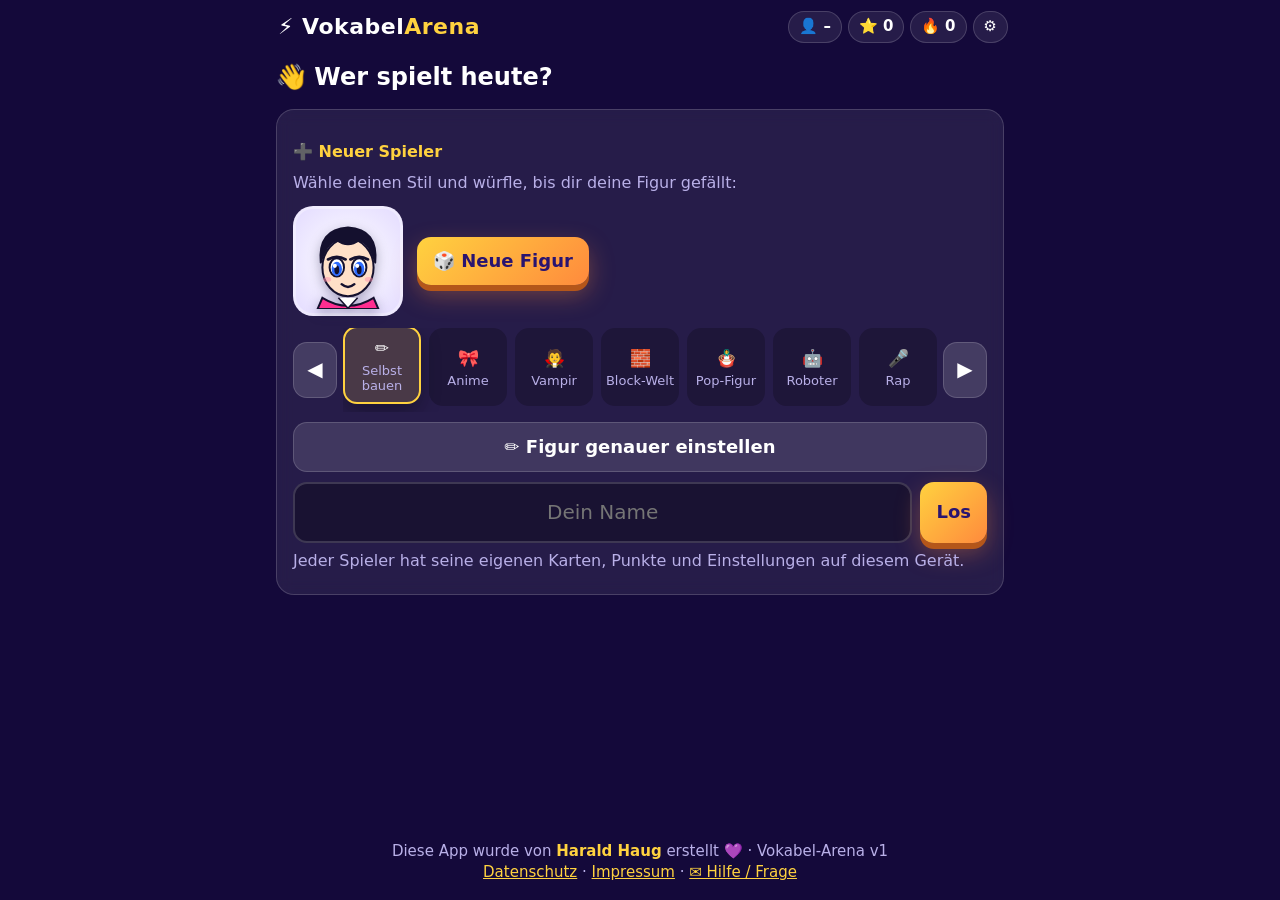
==== index.html @ e9372ef9 "Leicht ohne Schreiben, Deutsch wird mitgesprochen, bessere Kartendrehung, Weiß-ich-nicht-Knopf, schl" ====
<!doctype html>
<html lang="de">
<head>
<meta charset="utf-8">
<meta name="viewport" content="width=device-width,initial-scale=1,maximum-scale=1,minimum-scale=1,viewport-fit=cover,user-scalable=no">
<meta name="theme-color" content="#1b1147">
<meta name="author" content="Harald Haug">
<meta name="description" content="Vokabel-Arena – der Englisch-Vokabeltrainer mit Sammelkarten für Klasse 7. Von Harald Haug.">
<link rel="manifest" href="manifest.json">
<link rel="icon" href="icon.svg" type="image/svg+xml">
<link rel="apple-touch-icon" href="icon.svg">
<title>Vokabel-Arena</title>
<link rel="stylesheet" href="style.css">
</head>
<body>
<div class="bg"><span></span><span></span><span></span></div>
<canvas id="fx"></canvas>

<header class="top">
  <button class="chip btn-icon back" id="back" type="button" aria-label="Zurück" hidden>← Zurück</button>
  <button class="logo" data-go="home" aria-label="Startseite">⚡ Vokabel<b>Arena</b></button>
  <div class="top-stats">
    <button class="chip btn-icon" id="who" title="Spieler wechseln">👤 –</button>
    <span class="chip" id="chip-xp" title="Erfahrungspunkte">⭐ <b id="xp">0</b></span>
    <span class="chip" id="chip-streak" title="Tage-Serie">🔥 <b id="streak">0</b></span>
    <button class="chip btn-icon" data-go="settings" aria-label="Einstellungen">⚙️</button>
  </div>
</header>

<main id="app">

  <!-- PROFILE -->
  <section class="view" id="v-profiles" hidden>
    <h2>👋 Wer spielt heute?</h2>
    <div class="grid" id="prof-grid"></div>
    <div class="panel">
      <h3 id="prof-title">➕ Neuer Spieler</h3>
      <p class="hint">Wähle deinen Stil und würfle, bis dir deine Figur gefällt:</p>
      <div class="prev-row"><div id="prof-prev" class="prev"></div><button class="btn primary" id="prof-dice" type="button">🎲 Neue Figur</button></div>
      <div class="seg-wrap"><button class="arrow" id="th-prev" type="button" aria-label="Zurück">◀</button><div class="seg pick" id="theme-seg"></div><button class="arrow" id="th-next" type="button" aria-label="Weiter">▶</button></div>
      <button class="btn" id="ed-toggle" type="button">✏️ Figur genauer einstellen</button>
      <div id="editor" class="editor" hidden></div>
      
      <div class="typebox"><input id="prof-name" maxlength="14" placeholder="Dein Name" autocomplete="off"><button class="btn primary" id="prof-add">Los</button></div>
      <p class="hint">Jeder Spieler hat seine eigenen Karten, Punkte und Einstellungen auf diesem Gerät.</p>
    </div>
  </section>

  <!-- HOME -->
  <section class="view" id="v-home">
    <div class="hero">
      <div class="mini-deck" aria-hidden="true"><i></i><i></i><i></i></div>
      <h1>Karten sammeln.<br>Englisch rocken.</h1>
      <p>Englisch · Klasse 7</p>
      <p class="by">✨ Erstellt von <b>Harald Haug</b></p>
      <button class="chip me" id="edit-me" type="button">✏️ Meine Figur ändern</button>
    </div>
    <div class="panel center" id="home-empty" hidden>
      <p><b>Los geht’s!</b> Hol dir zuerst Karten 🃏</p>
      <div class="row center"><button class="btn primary" data-go="scan">📸 Heft fotografieren</button><button class="btn" id="home-starter">🎁 Start-Karten</button></div>
    </div>
    <button class="chip calm-btn" id="calm-btn" type="button"></button>
    <div class="menu">
      <button class="big primary" data-go="setup"><span>🎮</span><div><b>Spielen</b><small id="home-count">–</small></div></button>
      <button class="big" data-go="scan"><span>📸</span><div><b>Vokabeln scannen</b><small>Foto von deinem Heft</small></div></button>
      <button class="big" data-go="library"><span>🗂️</span><div><b>Meine Karten</b><small>Sammlung &amp; bearbeiten</small></div></button>
    </div>
  </section>

  <!-- SCAN -->
  <section class="view" id="v-scan" hidden>
    <h2>📸 Vokabeln einscannen</h2>
    <div class="panel center" id="scan-start">
      <label class="snap file"><span>📷</span><b>Foto machen</b><input type="file" id="cam" accept="image/*" capture="environment"></label>
      <label class="btn file wide">🖼️ Foto aus der Galerie<input type="file" id="gal" accept="image/*"></label>
      <ol class="steps"><li>Heft <b>flach</b> hinlegen, gutes Licht</li><li>Foto machen – das ganze Blatt gerade von oben</li><li>Kurz prüfen und <b>speichern</b></li></ol>
      <details class="more">
        <summary>⚙️ Mehr Optionen</summary>
        <div class="row small"><label>Seite enthält
          <select id="scan-mode"><option value="words">Vokabeln (2 Spalten)</option><option value="verbs">Unregelmäßige Verben (4 Spalten)</option></select></label></div>
        <div class="row small"><label>Linke Spalte ist
          <select id="scan-left"><option value="en">Englisch</option><option value="de">Deutsch</option></select></label></div>
        <div class="row small"><label>Lektion / Unit (optional)
          <input id="scan-unit" list="units" placeholder="z. B. Unit 3" autocomplete="off" style="width:150px;padding:6px 8px;border-radius:10px;border:1px solid var(--line);background:rgba(0,0,0,.25)"></label></div>
        <div class="row"><button class="btn" id="manual">⌨️ Karte von Hand tippen</button></div>
      </details>
      <img id="preview" alt="" hidden>
      <div id="ocr-status" class="status" hidden>
        <div class="bar"><i id="ocr-bar"></i></div><span id="ocr-text">Ich lese dein Heft …</span>
      </div>
    </div>
    <div class="panel" id="review" hidden>
      <h3>✏️ Stimmt alles?</h3>
      <p class="hint">Ändere falsche Wörter einfach. Nicht passende Zeilen: Haken weg oder ✖.</p>
      <div id="review-head" class="rows head"></div>
      <div id="review-rows"></div>
      <div class="row"><button class="btn" id="rv-add">➕ Zeile</button><button class="btn" id="rv-swap">🔄 Spalten tauschen</button></div>
      <div class="stickybar"><button class="btn primary huge" id="rv-save">💾 Speichern</button></div>
    </div>
  </section>

  <!-- LIBRARY -->
  <section class="view" id="v-library" hidden>
    <h2>🗂️ Meine Karten <small id="lib-count"></small></h2>
    <input class="search" id="lib-search" type="search" placeholder="Suchen …">
    <div class="grid" id="lib-grid"></div>
    <div class="row"><button class="btn" id="load-verbs2">🎁 Irregular verbs (S. 255) laden</button></div>
    <div class="empty" id="lib-empty" hidden>
      <p>Noch keine Karten! 🃏</p>
      <button class="btn primary" id="load-starter">🎁 Starter-Set (Klasse 7) laden</button>
      <button class="btn primary" id="load-verbs">🎁 Irregular verbs (Notting Hill Gate, S. 255) laden</button>
    </div>
  </section>

  <!-- SETUP -->
  <section class="view" id="v-setup" hidden>
    <h2>🎮 Wie schwer?</h2>
    <p class="hint" id="setup-warn" hidden></p>
    <div class="panel center" id="setup-empty" hidden>
      <p><b>Du hast noch keine Karten.</b></p>
      <div class="row center"><button class="btn primary" data-go="scan">📸 Heft fotografieren</button><button class="btn" id="setup-starter">🎁 Start-Karten laden</button></div>
    </div>
    <div class="levels" id="seg-level">
      <button data-v="leicht" class="lv l1"><span>🌱</span><div><b>Leicht</b><small>Antwort antippen</small></div></button>
      <button data-v="mittel" class="lv l2"><span>🔥</span><div><b>Mittel</b><small>Selbst tippen, mit Tipp</small></div></button>
      <button data-v="schwer" class="lv l3"><span>💀</span><div><b>Schwer</b><small>Ohne Tipp, mit Hör-Rätsel</small></div></button>
    </div>
    <p class="hint center" id="pool-info"></p>
    <details class="more">
      <summary>⚙️ Mehr Optionen</summary>
      <div class="panel">
        <h3>Abfrage-Richtung</h3>
        <div class="seg" id="seg-dir">
          <button data-v="mix"><b>🎲 Gemischt</b><small>jede Karte zufällig</small></button>
          <button data-v="en-de"><b>🇬🇧 → 🇩🇪</b><small>Englisch sehen</small></button>
          <button data-v="de-en"><b>🇩🇪 → 🇬🇧</b><small>Deutsch sehen</small></button>
        </div>
        <h3>📅 Wann eingescannt?</h3>
        <select id="when-sel" style="width:100%;padding:10px">
          <option value="all">Alle</option><option value="today">Heute</option><option value="week">Diese Woche</option><option value="month">Dieser Monat</option><option value="range">Eigener Zeitraum …</option>
        </select>
        <div class="row small" id="range-row" hidden>
          <label>von <input type="date" id="d-from" class="date"></label><label>bis <input type="date" id="d-to" class="date"></label>
        </div>
        <h3>Lektion</h3>
        <select id="unit-sel" style="width:100%;padding:10px"></select>
        <h3>Anzahl Karten</h3>
        <div class="seg small" id="seg-num">
          <button data-v="12"><b>12</b></button><button data-v="20"><b>20</b></button><button data-v="30"><b>30</b></button><button data-v="all"><b>Alle</b></button>
        </div>
      </div>
    </details>
  </section>

  <!-- GAME -->
  <section class="view" id="v-game" hidden>
    <div class="gbar">
      <button class="chip btn-icon" id="quit" aria-label="Beenden">✖</button>
      <div class="progress"><i id="prog"></i></div>
      <span class="chip" id="combo-chip">🔥 x<b id="combo">0</b></span>
      <span class="chip" id="score-chip">⭐ <b id="score">0</b></span>
    </div>
    <div id="timer" class="timer" hidden><i></i></div>
    <div class="stage" id="stage">
      <div class="float" id="float">
        <div class="tilt" id="tilt">
          <div class="flip" id="flip">
            <div class="face front" id="front"></div>
            <div class="face back" id="back"></div>
          </div>
        </div>
      </div>
      <div class="shadow"></div>
    </div>
    <div id="answer-area" class="answer-area"></div>
    <div id="toast" class="toast"></div>
  </section>

  <!-- RESULT -->
  <section class="view" id="v-result" hidden>
    <div class="panel center">
      <div class="stars" id="stars"></div>
      <h2 id="res-title">Geschafft!</h2>
      <p id="res-sub"></p>
      <div id="res-wrong"></div>
      <div class="row center">
        <button class="btn primary" id="again-wrong">🔁 Fehler üben</button>
        <button class="btn primary" id="again">🎮 Nochmal</button>
        <button class="btn" data-go="home">🏠 Start</button>
      </div>
    </div>
  </section>

  <!-- SETTINGS -->
  <section class="view" id="v-settings" hidden>
    <h2>⚙️ Einstellungen</h2>
    <div class="panel">
      <label class="check big-check"><input type="checkbox" id="calm"> 🧘 Ruhig-Modus <small>(weniger Bewegung, kein Zeitdruck)</small></label>
      <label class="check big-check"><input type="checkbox" id="sound"> 🔔 Spiel-Sounds</label>
      <label class="field">🔊 Englische Stimme
        <select id="voice"></select>
      </label>
      <button class="btn" id="voice-test">▶️ Stimme testen</button>
      <p class="hint" id="voice-hint"></p>
      <p class="hint" id="voice-info"></p>
      <p class="hint" id="tts-status"></p>
      <p class="hint" id="store-info"></p>
    </div>
    <details class="more">
      <summary>Mehr</summary>
      <div class="panel">
        <label class="field">Sprechtempo <output id="rate-out"></output>
          <input type="range" id="rate" min="0.5" max="1.2" step="0.05">
        </label>
        <label class="check"><input type="checkbox" id="autospeak"> Automatisch vorlesen</label>
        <h3>📦 Auf ein anderes Gerät mitnehmen</h3>
        <p class="hint">Gespeichert wird immer automatisch. Nur wenn du auf ein neues Handy wechselst, speicherst du hier eine Datei und lädst sie dort wieder.</p>
        <div class="row">
          <button class="btn" id="export">⬇️ Backup speichern</button>
          <label class="btn file">⬆️ Backup laden<input type="file" id="import" accept="application/json"></label>
          <button class="btn danger" id="wipe">🗑️ Alles löschen</button>
        </div>
      </div>
    </details>
  </section>
</main>

<footer class="foot">Diese App wurde von <b>Harald Haug</b> erstellt 💜 · Vokabel-Arena v1<br><a href="datenschutz.html">Datenschutz</a> · <a href="impressum.html">Impressum</a> · <a href="mailto:haug.harald82@googlemail.com?subject=Vokabel-Arena%20Hilfe">✉️ Hilfe / Frage</a></footer>

<dialog id="dlg">
  <form method="dialog" id="dlg-form">
    <h3 id="dlg-title">Karte</h3>
    <label class="field">🇬🇧 Englisch<input id="dlg-en" autocomplete="off" autocapitalize="off"></label>
    <label class="field">🇩🇪 Deutsch<input id="dlg-de" autocomplete="off"></label>
    <label class="field">🔁 Verb-Formen (Past, Participle) – nur bei unregelmäßigen Verben<input id="dlg-forms" autocomplete="off" placeholder="z. B. went, gone"></label>
    <label class="field">📘 Lektion / Unit<input id="dlg-unit" list="units" autocomplete="off" placeholder="z. B. Unit 3"></label>
    <div class="row">
      <button class="btn" id="dlg-speak" type="button">🔊</button>
      <button class="btn danger" id="dlg-del" type="button">🗑️</button>
      <span class="grow"></span>
      <button class="btn" value="cancel">Abbrechen</button>
      <button class="btn primary" id="dlg-ok" value="ok">Speichern</button>
    </div>
  </form>
</dialog>

<datalist id="units"></datalist>
<script src="store.js"></script>
</body>
</html>
---- style.css ----
:root{
  --bg1:#14093a;--bg2:#2a1470;--ink:#fff;--mut:#b9b0e8;--pan:rgba(255,255,255,.08);--line:rgba(255,255,255,.16);
  --pri:#ffd23f;--pri2:#ff8a3d;--ok:#35e08a;--bad:#ff5470;--acc:#7c5cff;--cy:#3de1ff;
  --r:18px;
}
*{box-sizing:border-box;-webkit-tap-highlight-color:transparent}
html,body{margin:0;min-height:100%;background:var(--bg1);color:var(--ink);
  font:16px/1.4 "Trebuchet MS","Avenir Next Rounded","Nunito",system-ui,sans-serif;overscroll-behavior:none}
body{min-height:100dvh;display:flex;flex-direction:column;padding:env(safe-area-inset-top) 0 env(safe-area-inset-bottom)}
button,input,select{font:inherit;color:inherit}
[hidden]{display:none!important}
.bg{position:fixed;inset:0;z-index:-1;background:radial-gradient(120% 80% at 50% 0%,var(--bg2),var(--bg1) 70%);overflow:hidden}
.bg span{position:absolute;border-radius:50%;filter:blur(60px);opacity:.5;animation:drift 18s ease-in-out infinite alternate}
.bg span:nth-child(1){width:320px;height:320px;background:#6a2cff;left:-80px;top:10%}
.bg span:nth-child(2){width:260px;height:260px;background:#00b7ff;right:-60px;top:45%;animation-delay:-6s}
.bg span:nth-child(3){width:240px;height:240px;background:#ff4fa3;left:25%;bottom:-80px;animation-delay:-11s}
@keyframes drift{to{transform:translate(40px,-60px) scale(1.2)}}
#fx{position:fixed;inset:0;pointer-events:none;z-index:50;width:100%;height:100%}

.top{display:flex;justify-content:space-between;align-items:center;padding:12px 16px;max-width:760px;width:100%;margin:0 auto}
.logo{background:none;border:0;font-size:22px;font-weight:900;letter-spacing:.5px;cursor:pointer}
.logo b{color:var(--pri)}
.top-stats{display:flex;gap:8px}
.chip{background:var(--pan);border:1px solid var(--line);border-radius:99px;padding:5px 12px;font-size:14px;white-space:nowrap}
.btn-icon{cursor:pointer}
main{flex:1;width:100%;max-width:760px;margin:0 auto;padding:0 16px 24px}
.foot{text-align:center;color:var(--mut);font-size:13px;padding:10px 16px 16px}
.foot b{color:var(--pri)}
h1{font-size:34px;line-height:1.1;margin:8px 0}
h2{margin:6px 0 14px;font-size:24px}h2 small{color:var(--mut);font-weight:400;font-size:14px}
h3{margin:14px 0 8px;font-size:16px;color:var(--pri)}
.view{animation:viewin .35s cubic-bezier(.2,.9,.3,1.2)}
@keyframes viewin{from{opacity:0;transform:translateY(14px) scale(.98)}}
.panel{background:var(--pan);border:1px solid var(--line);border-radius:var(--r);padding:16px;margin-bottom:14px;backdrop-filter:blur(8px)}
.panel.center{text-align:center}
.hint{color:var(--mut);font-size:14px;margin:6px 0}
.row{display:flex;flex-wrap:wrap;gap:10px;align-items:center;margin:12px 0 4px}.row.center{justify-content:center}.row.small{font-size:14px}
.grow{flex:1}

.btn{background:rgba(255,255,255,.12);border:1px solid var(--line);border-radius:14px;padding:11px 16px;cursor:pointer;font-weight:700;transition:transform .12s,box-shadow .2s,background .2s}
.btn:hover{background:rgba(255,255,255,.2)}.btn:active{transform:scale(.95)}
.btn.primary{background:linear-gradient(135deg,var(--pri),var(--pri2));color:#2a1470;border:0;box-shadow:0 6px 0 #b4561a,0 10px 24px rgba(255,138,61,.35)}
.btn.primary:active{transform:translateY(4px);box-shadow:0 2px 0 #b4561a}
.btn.danger{color:#ff9db0}
.btn.huge{width:100%;font-size:20px;padding:15px;margin-top:18px}
.file{position:relative;overflow:hidden;display:inline-block}.file input{position:absolute;inset:0;opacity:0;cursor:pointer}

/* Home */
.hero{text-align:center;padding:10px 0 20px;position:relative}
.hero p{color:var(--mut);margin:0}
.mini-deck{height:110px;position:relative;margin-bottom:6px}
.mini-deck i{position:absolute;left:50%;top:0;width:76px;height:106px;margin-left:-38px;border-radius:12px;border:3px solid #fff;
  background:linear-gradient(135deg,#ffe45e,#ff8a3d);box-shadow:0 10px 24px rgba(0,0,0,.4);transform-origin:50% 120%;animation:fan 3.5s ease-in-out infinite alternate}
.mini-deck i:nth-child(1){--a:-22deg;background:linear-gradient(135deg,#3de1ff,#7c5cff)}
.mini-deck i:nth-child(2){--a:0deg;background:linear-gradient(135deg,#ff4fa3,#ff8a3d);animation-delay:-.6s}
.mini-deck i:nth-child(3){--a:22deg;animation-delay:-1.2s}
@keyframes fan{from{transform:rotate(calc(var(--a) * .5)) translateY(4px)}to{transform:rotate(var(--a)) translateY(-6px)}}
.menu{display:grid;gap:12px}
.big{display:flex;align-items:center;gap:16px;text-align:left;background:var(--pan);border:1px solid var(--line);border-radius:var(--r);padding:16px 18px;cursor:pointer;transition:transform .15s,background .2s}
.big:hover{background:rgba(255,255,255,.14);transform:translateY(-2px)}
.big span{font-size:34px}.big b{font-size:19px;display:block}.big small{color:var(--mut)}
.big.primary{background:linear-gradient(135deg,rgba(255,210,63,.95),rgba(255,138,61,.95));color:#2a1470;border:0;box-shadow:0 8px 28px rgba(255,138,61,.35)}
.big.primary small{color:#5b3a14}

/* forms */
.field{display:block;margin:10px 0;font-size:14px;color:var(--mut)}
.field input,.field select,select,.search{width:100%;margin-top:4px;background:rgba(0,0,0,.25);border:1px solid var(--line);border-radius:12px;padding:11px 12px;color:#fff;font-size:16px}
select{width:auto;padding:6px 8px}option{color:#000}
.check{display:flex;gap:6px;align-items:center;font-size:14px}
.search{margin-bottom:14px}
input[type=range]{padding:0;accent-color:var(--pri)}

/* segmented */
.seg{display:grid;grid-template-columns:repeat(3,1fr);gap:8px}
.seg.small{grid-template-columns:repeat(4,1fr)}
.seg button{background:rgba(0,0,0,.22);border:2px solid transparent;border-radius:14px;padding:10px 6px;cursor:pointer;text-align:center;transition:all .2s}
.seg button b{display:block;font-size:15px}.seg button small{display:block;color:var(--mut);font-size:11px;line-height:1.2;margin-top:2px}
.seg button.on{border-color:var(--pri);background:rgba(255,210,63,.16);transform:translateY(-2px);box-shadow:0 8px 20px rgba(0,0,0,.3)}

/* scan */
#preview{max-width:100%;max-height:260px;border-radius:12px;margin-top:10px;border:1px solid var(--line)}
.status{margin-top:12px;font-size:14px;color:var(--mut)}
.bar{height:10px;border-radius:9px;background:rgba(0,0,0,.3);overflow:hidden;margin-bottom:6px}
.bar i{display:block;height:100%;width:0;background:linear-gradient(90deg,var(--cy),var(--acc),var(--pri));transition:width .3s}
.rows{display:grid;grid-template-columns:34px 1fr 1fr 34px;gap:8px;align-items:center;margin-bottom:8px}
.rows.head{font-size:13px;color:var(--mut)}
.rows input[type=text]{width:100%;background:rgba(0,0,0,.25);border:1px solid var(--line);border-radius:10px;padding:9px;color:#fff;font-size:15px;min-width:0}
.rows input[type=checkbox]{width:22px;height:22px;accent-color:var(--pri)}
.rows button{background:none;border:0;cursor:pointer;font-size:18px}

/* library: mini cards */
.grid{display:grid;grid-template-columns:repeat(auto-fill,minmax(150px,1fr));gap:14px}
.mc{position:relative;aspect-ratio:5/7;border-radius:14px;padding:8px;cursor:pointer;color:#1b1147;
  background:linear-gradient(145deg,var(--c1),var(--c2));border:3px solid #fff3;box-shadow:0 8px 18px rgba(0,0,0,.35);
  display:flex;flex-direction:column;transition:transform .25s cubic-bezier(.2,.9,.3,1.4);overflow:hidden;animation:pop .45s backwards}
.mc:hover{transform:translateY(-6px) rotate(-1.5deg) scale(1.04)}
.mc::after{content:"";position:absolute;inset:0;background:linear-gradient(115deg,transparent 30%,rgba(255,255,255,.55) 48%,transparent 62%);transform:translateX(-120%);transition:transform .6s}
.mc:hover::after{transform:translateX(120%)}
@keyframes pop{from{opacity:0;transform:scale(.6) rotate(-8deg)}}
.mc .t{font-size:10px;font-weight:800;opacity:.75;display:flex;justify-content:space-between}
.mc .in{flex:1;margin:6px 0;border-radius:10px;background:rgba(255,255,255,.88);display:flex;flex-direction:column;align-items:center;justify-content:center;text-align:center;padding:6px;gap:4px}
.mc .in b{font-size:16px;line-height:1.1;word-break:break-word}.mc .in span{font-size:12px;color:#5a4d96}
.mc .pw{height:6px;border-radius:5px;background:rgba(27,17,71,.25);overflow:hidden}.mc .pw i{display:block;height:100%;background:#1b1147}
.empty{text-align:center;padding:30px;color:var(--mut)}

/* rarity colors */
.r0{--c1:#cfd6e6;--c2:#8a96b8}.r1{--c1:#7fe3ff;--c2:#3b8cff}.r2{--c1:#b9a0ff;--c2:#7c3cff}.r3{--c1:#ff9be0;--c2:#c23cff}.r4{--c1:#fff08a;--c2:#ff9a2e}

/* ===== GAME ===== */
.gbar{display:flex;gap:8px;align-items:center;margin:4px 0 10px}
.progress{flex:1;height:12px;border-radius:9px;background:rgba(0,0,0,.3);overflow:hidden}
.progress i{display:block;height:100%;width:0;background:linear-gradient(90deg,var(--cy),var(--ok));transition:width .5s cubic-bezier(.2,.9,.3,1.2)}
.timer{height:8px;border-radius:6px;background:rgba(0,0,0,.35);overflow:hidden;margin-bottom:8px}
.timer i{display:block;height:100%;width:100%;background:linear-gradient(90deg,var(--bad),var(--pri));transform-origin:left}
.stage{perspective:1100px;display:flex;flex-direction:column;align-items:center;margin:6px 0 10px;min-height:min(58vh,430px)}
.float{width:min(72vw,300px);aspect-ratio:5/7;animation:float 4s ease-in-out infinite;transform-style:preserve-3d}
@keyframes float{50%{transform:translateY(-10px)}}
.float.deal{animation:deal .85s cubic-bezier(.2,.9,.25,1.15) both}
.float.out{animation:out .45s cubic-bezier(.6,0,.9,.4) both}
@keyframes deal{0%{transform:translate3d(-110vw,40vh,-300px) rotateZ(-50deg) rotateY(120deg) scale(.4);opacity:0}
  60%{opacity:1}100%{transform:none;opacity:1}}
@keyframes out{to{transform:translate3d(120vw,-30vh,100px) rotateZ(40deg) rotateY(-80deg) scale(.6);opacity:0}}
.float.shake{animation:shake .5s}
@keyframes shake{20%,60%{transform:translateX(-14px) rotateZ(-3deg)}40%,80%{transform:translateX(14px) rotateZ(3deg)}}
.float.win{animation:win .7s}
@keyframes win{40%{transform:translateY(-26px) scale(1.07) rotateZ(2deg)}}
.tilt{width:100%;height:100%;transform-style:preserve-3d;transform:rotateX(var(--rx,0deg)) rotateY(var(--ry,0deg));transition:transform .15s ease-out}
.tilt.rest{transition:transform .6s cubic-bezier(.2,.9,.3,1.3)}
.flip{width:100%;height:100%;position:relative;transform-style:preserve-3d;transition:transform .8s cubic-bezier(.3,1.3,.4,1)}
.flip.on{transform:rotateY(180deg)}
.face{position:absolute;inset:0;border-radius:22px;backface-visibility:hidden;-webkit-backface-visibility:hidden;overflow:hidden;
  padding:12px;display:flex;flex-direction:column;color:#1b1147;
  background:linear-gradient(150deg,var(--c1),var(--c2));
  border:5px solid #fff8;box-shadow:0 0 0 2px #0004,0 22px 40px rgba(0,0,0,.5),0 0 40px -6px var(--c2)}
.face.back{transform:rotateY(180deg)}
.face.good{--c1:#8bffc2;--c2:#18b86a}.face.bad{--c1:#ffb3c0;--c2:#e0344f}
/* holo */
.face::before{content:"";position:absolute;inset:0;z-index:3;pointer-events:none;mix-blend-mode:color-dodge;opacity:.55;
  background:repeating-linear-gradient(115deg,#ff0080 0%,#ffe600 8%,#00ffa2 16%,#00b7ff 24%,#a200ff 32%,#ff0080 40%);
  background-size:300% 300%;background-position:calc(var(--mx,50%) * 1.2) calc(var(--my,50%) * 1.2);filter:saturate(.8) brightness(.8);transition:opacity .3s}
.face::after{content:"";position:absolute;inset:0;z-index:4;pointer-events:none;
  background:radial-gradient(circle at var(--mx,50%) var(--my,30%),rgba(255,255,255,.75),transparent 45%);mix-blend-mode:overlay}
.r0 .face::before{opacity:.12}.r1 .face::before{opacity:.3}.r4 .face::before{opacity:.75}
.sparkles{position:absolute;inset:0;z-index:5;pointer-events:none;display:none}
.r3 .sparkles,.r4 .sparkles{display:block;background:
  radial-gradient(2px 2px at 20% 30%,#fff,transparent),radial-gradient(2px 2px at 70% 20%,#fff,transparent),
  radial-gradient(3px 3px at 80% 70%,#fff,transparent),radial-gradient(2px 2px at 35% 80%,#fff,transparent),radial-gradient(2px 2px at 55% 50%,#fff,transparent);animation:tw 1.6s infinite alternate}
@keyframes tw{from{opacity:.2}to{opacity:1}}
.ct{display:flex;justify-content:space-between;align-items:center;font-weight:900;font-size:13px;position:relative;z-index:2}
.ct .tag{background:#1b1147;color:#fff;border-radius:99px;padding:3px 10px}
.ct .lvl{letter-spacing:2px;color:#1b1147}
.art{flex:1;margin:10px 0;border-radius:14px;border:3px solid #1b1147;position:relative;z-index:2;overflow:hidden;
  background:radial-gradient(circle at 50% 40%,rgba(255,255,255,.95),rgba(255,255,255,.7));
  display:flex;flex-direction:column;align-items:center;justify-content:center;text-align:center;padding:10px;gap:10px}
.art::before{content:"";position:absolute;inset:0;background:repeating-conic-gradient(from 0deg at 50% 50%,rgba(124,92,255,.08) 0 10deg,transparent 10deg 20deg);animation:spin 40s linear infinite}
@keyframes spin{to{transform:rotate(360deg)}}
.flag{font-size:30px;position:relative}
.word{position:relative;font-weight:900;font-size:clamp(24px,8vw,36px);line-height:1.1;word-break:break-word;hyphens:auto}
.word.sm{font-size:clamp(18px,5.5vw,26px)}
.word.listen{filter:blur(10px);user-select:none}
.spk{position:relative;z-index:6;background:#1b1147;color:#fff;border:0;border-radius:99px;padding:8px 16px;font-weight:800;cursor:pointer;font-size:15px;box-shadow:0 4px 0 #0006}
.spk:active{transform:translateY(3px);box-shadow:none}.spk.slow{background:#7c5cff}
.spks{display:flex;gap:8px;position:relative;z-index:6}
.pwr{position:relative;z-index:2;font-size:11px;font-weight:900;display:flex;gap:8px;align-items:center}
.pwr .pb{flex:1;height:10px;border-radius:6px;background:rgba(27,17,71,.25);overflow:hidden;border:1px solid #1b114766}
.pwr .pb i{display:block;height:100%;background:#1b1147}
.verdict{font-size:20px;font-weight:900;position:relative}
.sub{font-size:13px;position:relative;opacity:.8}

.stage .shadow{width:60%;height:18px;border-radius:50%;background:rgba(0,0,0,.4);filter:blur(10px);margin-top:14px;animation:sh 4s ease-in-out infinite}
@keyframes sh{50%{transform:scale(.85);opacity:.6}}

.answer-area{display:grid;gap:10px}
.choices{display:grid;grid-template-columns:1fr 1fr;gap:10px}
.choice{background:var(--pan);border:2px solid var(--line);border-radius:16px;padding:14px 8px;cursor:pointer;font-weight:800;font-size:17px;min-height:58px;transition:transform .15s,background .2s,border-color .2s;animation:pop .4s backwards}
.choice:nth-child(2){animation-delay:.05s}.choice:nth-child(3){animation-delay:.1s}.choice:nth-child(4){animation-delay:.15s}
.choice:hover{background:rgba(255,255,255,.18);transform:translateY(-2px)}
.choice.ok{background:var(--ok);color:#06331c;border-color:#fff;transform:scale(1.05)}
.choice.no{background:var(--bad);border-color:#fff;animation:shake .4s}
.choice:disabled{cursor:default}
.typebox{display:flex;gap:8px}
.typebox input{flex:1;background:rgba(0,0,0,.3);border:2px solid var(--line);border-radius:14px;padding:14px;font-size:20px;text-align:center;color:#fff;min-width:0}
.typebox input:focus{outline:none;border-color:var(--pri)}
.pattern{text-align:center;font:900 22px/1 ui-monospace,Menlo,monospace;letter-spacing:5px;color:var(--pri)}
.next{width:100%}
.toast{position:fixed;left:50%;bottom:70px;transform:translate(-50%,30px);background:#000c;border:1px solid var(--line);padding:10px 18px;border-radius:99px;opacity:0;pointer-events:none;transition:all .3s;z-index:60;font-weight:700}
.toast.on{opacity:1;transform:translate(-50%,0)}

/* result */
.stars{font-size:50px;letter-spacing:6px;min-height:64px}
.stars span{display:inline-block;animation:star .6s cubic-bezier(.2,1.6,.4,1) backwards}
@keyframes star{from{transform:scale(0) rotate(-180deg)}}
#res-wrong{text-align:left;margin:10px 0}
.wr{display:flex;justify-content:space-between;gap:8px;padding:7px 0;border-bottom:1px solid var(--line);font-size:15px}.wr span{color:var(--mut)}

dialog{border:1px solid var(--line);border-radius:20px;background:#241260;color:#fff;max-width:min(92vw,420px);width:100%;padding:18px}
dialog::backdrop{background:rgba(10,4,40,.7);backdrop-filter:blur(4px)}
@media (max-width:420px){.seg button small{display:none}h1{font-size:28px}}
@media (prefers-reduced-motion:reduce){*{animation-duration:.01s!important;transition-duration:.01s!important}}

.anime{width:min(26vw,96px);height:auto;position:relative;filter:drop-shadow(0 4px 6px rgba(27,17,71,.35));animation:bob 3s ease-in-out infinite}
.flag .anime{display:block}
.mc .anime{width:56px;animation:none}
@keyframes bob{50%{transform:translateY(-4px) rotate(2deg)}}
.answer-area{grid-template-columns:minmax(0,1fr)}.pattern{overflow-wrap:anywhere;font-size:18px}

.rows.v4{grid-template-columns:30px repeat(4,minmax(0,1fr)) 30px;gap:5px}.rows.v4 input[type=text]{padding:7px 5px;font-size:13px}.typebox{margin-bottom:0}

.by{margin-top:6px!important;color:var(--pri)!important;font-weight:700}.by b{color:#fff}.date{background:rgba(0,0,0,.25);border:1px solid var(--line);border-radius:10px;padding:6px 8px;color:#fff;color-scheme:dark}

.pdel{background:none;border:0;cursor:pointer;color:#1b1147;font-weight:900;opacity:.6;padding:0 2px}#who{font-weight:700}

.foot a{color:var(--pri)}

/* Handy: Kopfzeile darf umbrechen, nie breiter als der Bildschirm */
html,body{overflow-x:hidden;max-width:100%}
.top{flex-wrap:wrap;gap:8px;padding:10px 12px}
.top-stats{flex-wrap:wrap;justify-content:flex-end;gap:6px;min-width:0}
.chip{padding:4px 10px;font-size:13px}
#who{max-width:110px;overflow:hidden;text-overflow:ellipsis}
@media (max-width:420px){.logo{font-size:18px}main{padding:0 12px 20px}}

.seg.pick{grid-template-columns:repeat(5,1fr)}.seg.pick button{padding:8px 2px}.seg.pick small{font-size:10px!important}.prev-row{display:flex;align-items:center;gap:14px;margin:12px 0}.prev{width:110px;height:110px;background:radial-gradient(circle,#fff,#e4dcff);border-radius:20px;border:3px solid #fff5;display:grid;place-items:center}.prev .anime{width:96px}

.seg.pick{grid-template-columns:repeat(3,1fr)}@media(min-width:520px){.seg.pick{grid-template-columns:repeat(6,1fr)}}

.editor{margin:10px 0}.orow{margin:8px 0}.orow>span{font-size:13px;color:var(--mut);display:block;margin-bottom:4px}
.opts{display:flex;flex-wrap:wrap;gap:6px}.opts button{min-width:38px;height:38px;padding:0 8px;border-radius:12px;border:2px solid transparent;background:rgba(0,0,0,.3);cursor:pointer;font-size:16px;color:#fff}
.opts button.on{border-color:var(--pri);box-shadow:0 0 0 2px #0006,0 4px 12px rgba(0,0,0,.4);transform:translateY(-2px)}
.seg.pick{grid-template-columns:repeat(3,1fr)}@media(min-width:520px){.seg.pick{grid-template-columns:repeat(7,1fr)}}

.seg.pick{display:flex;gap:8px;overflow-x:auto;padding-bottom:6px;scroll-snap-type:x mandatory;-webkit-overflow-scrolling:touch}
.seg.pick button{flex:0 0 78px;scroll-snap-align:start}
#ed-toggle{width:100%;margin:10px 0}

.levels{display:grid;gap:12px;margin:10px 0 6px}
.lv{display:flex;align-items:center;gap:16px;text-align:left;border:0;border-radius:22px;padding:20px;cursor:pointer;color:#fff;transition:transform .15s;box-shadow:0 8px 0 rgba(0,0,0,.35),0 14px 30px rgba(0,0,0,.3)}
.lv:active{transform:translateY(6px);box-shadow:0 2px 0 rgba(0,0,0,.35)}
.lv span{font-size:44px}.lv b{font-size:24px;display:block}.lv small{font-size:15px;opacity:.9}
.l1{background:linear-gradient(135deg,#12b886,#35e08a)}.l2{background:linear-gradient(135deg,#ff8a3d,#ffb400)}.l3{background:linear-gradient(135deg,#6a2cff,#ff2e90)}
.hint.center{text-align:center}.more{margin:14px 0}.more summary{cursor:pointer;color:var(--mut);padding:8px}
.big{padding:20px 18px}.big b{font-size:21px}.btn{min-height:46px}

.calm-btn{display:block;margin:0 auto 14px;cursor:pointer;font-weight:700;padding:8px 16px}
/* Ruhig-Modus: wenig Bewegung, wenig Ablenkung, klare Kontraste */
body.calm .bg span{animation:none;opacity:.25}
body.calm .float,body.calm .shadow,body.calm .mini-deck i,body.calm .anime,body.calm .art::before{animation:none!important}
body.calm .face::before,body.calm .face::after,body.calm .sparkles{display:none!important}
body.calm .float.deal{animation:calmin .35s ease-out both!important}
body.calm .float.out{animation:calmout .25s ease-in both!important}
body.calm .float.win,body.calm .float.shake{animation:none!important}
body.calm .flip{transition-duration:.35s}
body.calm .view{animation:none}
body.calm #combo,body.calm #timer{display:none}
body.calm .gbar .chip:nth-of-type(2){display:none}
@keyframes calmin{from{opacity:0;transform:translateY(10px)}}
@keyframes calmout{to{opacity:0;transform:translateY(-10px)}}

.big-check{font-size:17px;padding:10px 0}.big-check input{width:22px;height:22px;accent-color:var(--pri)}.big-check small{color:var(--mut)}

.seg-wrap{display:flex;align-items:center;gap:6px}.seg-wrap .seg.pick{flex:1;min-width:0;scrollbar-width:none}.seg-wrap .seg.pick::-webkit-scrollbar{display:none}
.arrow{flex:0 0 44px;height:56px;border-radius:14px;border:1px solid var(--line);background:rgba(255,255,255,.14);color:#fff;font-size:20px;cursor:pointer}
.arrow:active{transform:scale(.92)}

.typeit{text-align:center;font-weight:800;color:var(--pri);font-size:17px}
.choices{gap:8px}.choice{min-height:50px;padding:10px 6px;font-size:16px}

body.calm #combo-chip,body.calm #score-chip{display:none}
.toast{border-radius:16px;max-width:88vw;text-align:center;padding:10px 16px;line-height:1.3}
.spk{white-space:nowrap}

.back{font-weight:800;color:var(--pri)}.me{cursor:pointer;margin-top:10px;font-weight:700}
.hero{padding:0 0 10px}.hero h1{font-size:28px}.mini-deck{height:78px}.mini-deck i{width:52px;height:74px;margin-left:-26px}
body.calm .mini-deck i{transform:rotate(var(--a)) translateY(0)}
.mini-deck i:nth-child(1){margin-left:-52px}.mini-deck i:nth-child(3){margin-left:0}

/* Lesbare Schrift, kein Zoom */
html{-webkit-text-size-adjust:100%;text-size-adjust:100%}
html,body,button,input,select{touch-action:manipulation}
body{font-size:18px;line-height:1.45}
.hint,.field,.check{font-size:16px}.chip{font-size:15px}.foot{font-size:15px}.sub{font-size:15px}
.mc .t{font-size:12px}.mc .in b{font-size:18px}.mc .in span{font-size:14px}
.seg button b{font-size:17px}.seg button small{font-size:13px}.seg.pick small{font-size:13px!important}
.pwr{font-size:12px}.ct{font-size:14px}.rows.head{font-size:14px}.rows input[type=text]{font-size:16px}
.choice{font-size:18px}.pattern{font-size:20px}.typebox input{font-size:20px}
.lv small{font-size:16px}.big small{font-size:15px}.orow>span{font-size:15px}

.snap{display:flex;flex-direction:column;align-items:center;gap:6px;padding:26px 10px;border-radius:26px;cursor:pointer;color:#2a1470;background:linear-gradient(135deg,#ffd23f,#ff8a3d);box-shadow:0 8px 0 #b4561a,0 16px 34px rgba(255,138,61,.4);position:relative;overflow:hidden}
.snap:active{transform:translateY(6px);box-shadow:0 2px 0 #b4561a}.snap span{font-size:54px}.snap b{font-size:26px}
.snap input{position:absolute;inset:0;opacity:0;cursor:pointer;width:100%;height:100%}
.btn.wide{display:block;width:100%;margin-top:14px;padding:14px;text-align:center}
.steps{text-align:left;color:var(--mut);padding-left:22px;margin:16px 0 8px;line-height:1.7;font-size:16px}.steps b{color:#fff}
.stickybar{position:sticky;bottom:0;padding:10px 0 4px;background:linear-gradient(transparent,rgba(20,9,58,.95) 40%)}

/* Karten-Drehung: hebt sich ab, kippt leicht, landet weich */
.flip{transition:none}
.flip.on{transform:rotateY(180deg);animation:flipOn .95s cubic-bezier(.33,.9,.35,1) both}
@keyframes flipOn{
  0%{transform:translateZ(0) scale(1) rotateZ(0) rotateY(0)}
  40%{transform:translateZ(70px) scale(1.08) rotateZ(-3deg) rotateY(90deg)}
  75%{transform:translateZ(30px) scale(1.04) rotateZ(1.5deg) rotateY(188deg)}
  100%{transform:translateZ(0) scale(1) rotateZ(0) rotateY(180deg)}}
.face.good{animation:glowGood 1s ease-out}.face.bad{animation:glowBad 1s ease-out}
@keyframes glowGood{0%{box-shadow:0 0 0 0 #35e08a}40%{box-shadow:0 0 0 18px rgba(53,224,138,.35),0 0 60px 10px #35e08a}100%{box-shadow:0 0 0 2px #0004,0 22px 40px rgba(0,0,0,.5),0 0 40px -6px var(--c2)}}
@keyframes glowBad{0%{box-shadow:0 0 0 0 #ff5470}40%{box-shadow:0 0 0 14px rgba(255,84,112,.3)}100%{box-shadow:0 0 0 2px #0004,0 22px 40px rgba(0,0,0,.5),0 0 40px -6px var(--c2)}}
body.calm .flip{transition:transform .45s ease}
body.calm .flip.on{animation:none;transform:rotateY(180deg)}
body.calm .face.good,body.calm .face.bad{animation:none}
/* schlanker Kopf im Ruhig-Modus */
body.calm #chip-xp,body.calm #chip-streak{display:none}
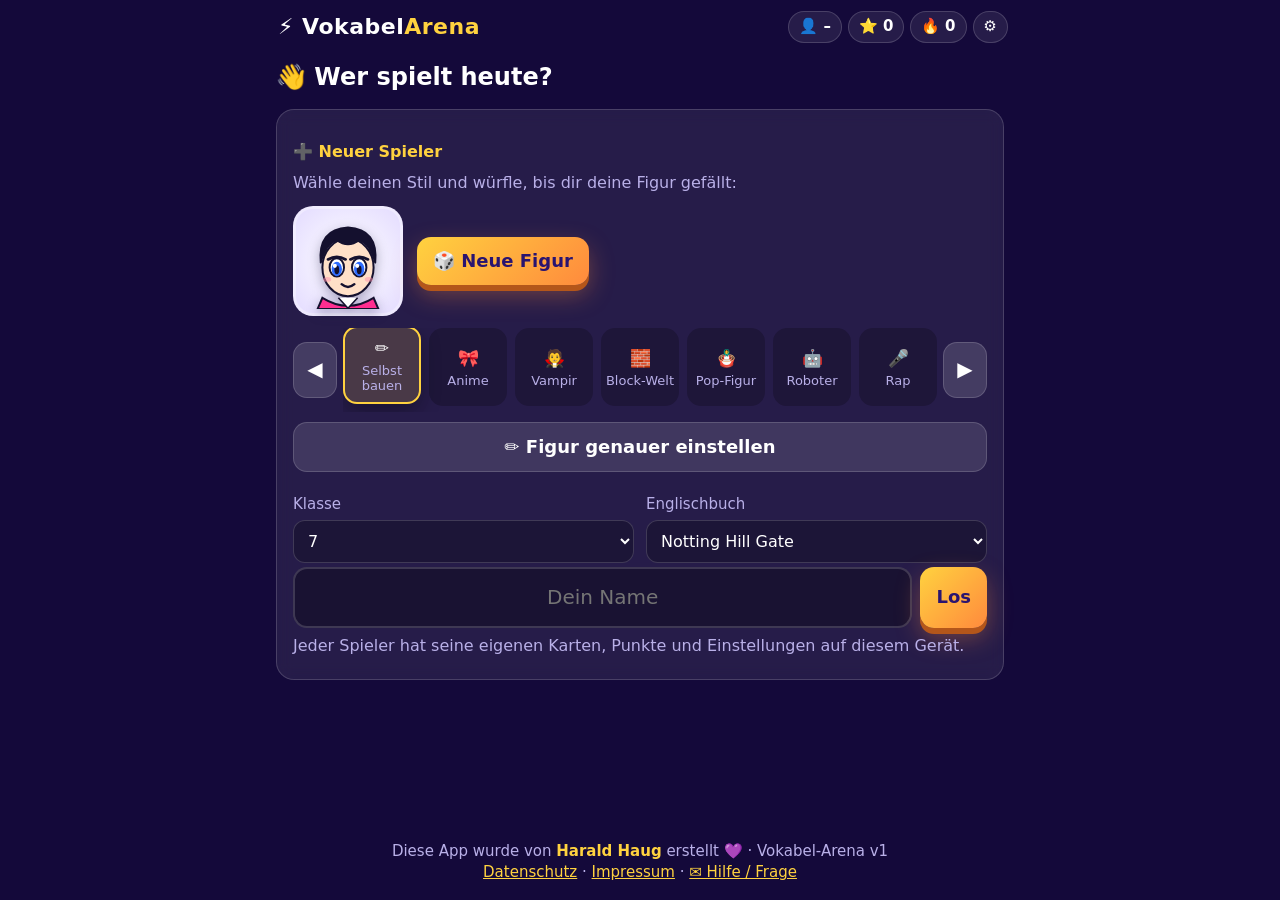
==== commit e39ba9ff: "Ermutigende Rückmeldungen, 2. Chance, Tagesziel, Stufen-Vorschlag, Klasse und Buch wählbar, kurze Ei" ====
--- a/index.html
+++ b/index.html
@@ -41,6 +41,10 @@
       <button class="btn" id="ed-toggle" type="button">✏️ Figur genauer einstellen</button>
       <div id="editor" class="editor" hidden></div>
       
+      <div class="row small two">
+        <label>Klasse <select id="prof-class"><option>5</option><option>6</option><option selected>7</option><option>8</option><option>9</option><option>10</option></select></label>
+        <label>Englischbuch <select id="prof-book"></select></label>
+      </div>
       <div class="typebox"><input id="prof-name" maxlength="14" placeholder="Dein Name" autocomplete="off"><button class="btn primary" id="prof-add">Los</button></div>
       <p class="hint">Jeder Spieler hat seine eigenen Karten, Punkte und Einstellungen auf diesem Gerät.</p>
     </div>
@@ -51,15 +55,17 @@
     <div class="hero">
       <div class="mini-deck" aria-hidden="true"><i></i><i></i><i></i></div>
       <h1>Karten sammeln.<br>Englisch rocken.</h1>
-      <p>Englisch · Klasse 7</p>
+      <p id="home-sub">Englisch</p>
       <p class="by">✨ Erstellt von <b>Harald Haug</b></p>
       <button class="chip me" id="edit-me" type="button">✏️ Meine Figur ändern</button>
+      <button class="chip me" id="tour-open" type="button">❓ Wie geht das?</button>
     </div>
     <div class="panel center" id="home-empty" hidden>
       <p><b>Los geht’s!</b> Hol dir zuerst Karten 🃏</p>
       <div class="row center"><button class="btn primary" data-go="scan">📸 Heft fotografieren</button><button class="btn" id="home-starter">🎁 Start-Karten</button></div>
     </div>
     <button class="chip calm-btn" id="calm-btn" type="button"></button>
+    <div class="goal"><div class="goal-bar"><i id="goal-bar"></i></div><span id="goal-text"></span></div>
     <div class="menu">
       <button class="big primary" data-go="setup"><span>🎮</span><div><b>Spielen</b><small id="home-count">–</small></div></button>
       <button class="big" data-go="scan"><span>📸</span><div><b>Vokabeln scannen</b><small>Foto von deinem Heft</small></div></button>
@@ -185,6 +191,7 @@
       <div id="res-wrong"></div>
       <div class="row center">
         <button class="btn primary" id="again-wrong">🔁 Fehler üben</button>
+        <button class="btn primary" id="shift-level" hidden></button>
         <button class="btn primary" id="again">🎮 Nochmal</button>
         <button class="btn" data-go="home">🏠 Start</button>
       </div>
@@ -227,6 +234,15 @@
 
 <footer class="foot">Diese App wurde von <b>Harald Haug</b> erstellt 💜 · Vokabel-Arena v1<br><a href="datenschutz.html">Datenschutz</a> · <a href="impressum.html">Impressum</a> · <a href="mailto:haug.harald82@googlemail.com?subject=Vokabel-Arena%20Hilfe">✉️ Hilfe / Frage</a></footer>
 
+<div id="tour" class="tour" hidden role="dialog" aria-label="Kurze Einführung">
+  <div class="tour-card">
+    <button class="tour-skip" id="tour-skip" type="button">Überspringen ✖</button>
+    <div id="tour-body"></div>
+    <div class="tour-dots" id="tour-dots"></div>
+    <button class="btn primary huge" id="tour-next" type="button">Weiter ▶</button>
+  </div>
+</div>
+
 <dialog id="dlg">
   <form method="dialog" id="dlg-form">
     <h3 id="dlg-title">Karte</h3>
--- a/style.css
+++ b/style.css
@@ -308,3 +308,24 @@
 body.calm .face.good,body.calm .face.bad{animation:none}
 /* schlanker Kopf im Ruhig-Modus */
 body.calm #chip-xp,body.calm #chip-streak{display:none}
+
+.goal{margin:0 0 14px;text-align:center}.goal-bar{height:12px;border-radius:9px;background:rgba(0,0,0,.35);overflow:hidden;margin-bottom:6px}
+.goal-bar i{display:block;height:100%;width:0;background:linear-gradient(90deg,#35e08a,#ffd23f);transition:width .6s}
+#goal-text{font-weight:700;font-size:16px}
+
+.row.two{gap:12px}.row.two label{flex:1;min-width:130px;font-size:15px;color:var(--mut)}.row.two select{width:100%;margin-top:4px;padding:10px;font-size:16px}
+
+.tour{position:fixed;inset:0;z-index:80;background:rgba(10,4,40,.88);backdrop-filter:blur(6px);display:grid;place-items:center;padding:16px}
+.tour-card{position:relative;width:100%;max-width:420px;background:linear-gradient(160deg,#2a1470,#1b1147);border:1px solid var(--line);border-radius:28px;padding:30px 20px 20px;text-align:center;box-shadow:0 20px 60px rgba(0,0,0,.6)}
+.tour-skip{position:absolute;top:10px;right:12px;background:none;border:0;color:var(--mut);font-size:15px;cursor:pointer;padding:8px}
+.tour-emoji{font-size:64px;line-height:1}.tour-card h2{margin:10px 0 4px;font-size:28px}.tour-card p{margin:0 0 14px;font-size:19px;color:#e6defc}
+.tour-vis{position:relative;min-height:150px;display:flex;flex-direction:column;align-items:center;justify-content:center;gap:10px;margin-bottom:8px}
+.mock{border-radius:18px;padding:14px 22px;font-weight:800;font-size:19px;width:80%}
+.m-snap{background:linear-gradient(135deg,#ffd23f,#ff8a3d);color:#2a1470}.m-soft{background:rgba(255,255,255,.14)}
+.m-play{background:linear-gradient(135deg,#ffd23f,#ff8a3d);color:#2a1470}.m-lv{background:linear-gradient(135deg,#12b886,#35e08a)}
+.finger{position:absolute;right:12%;bottom:-6px;font-size:42px;animation:tap 1.2s ease-in-out infinite}
+@keyframes tap{50%{transform:translateY(-12px)}}
+body.calm .finger{animation:none}
+.demo{display:flex;gap:12px;flex-wrap:wrap;justify-content:center}.demo .spk{font-size:20px;padding:14px 22px}
+.rare{display:flex;gap:10px}.rare span{padding:18px 14px;border-radius:14px;font-weight:900;color:#1b1147;border:3px solid #fff5;background:linear-gradient(145deg,var(--c1),var(--c2))}
+.tour-dots{display:flex;gap:8px;justify-content:center;margin:10px 0}.tour-dots i{width:10px;height:10px;border-radius:50%;background:rgba(255,255,255,.25)}.tour-dots i.on{background:var(--pri);transform:scale(1.3)}
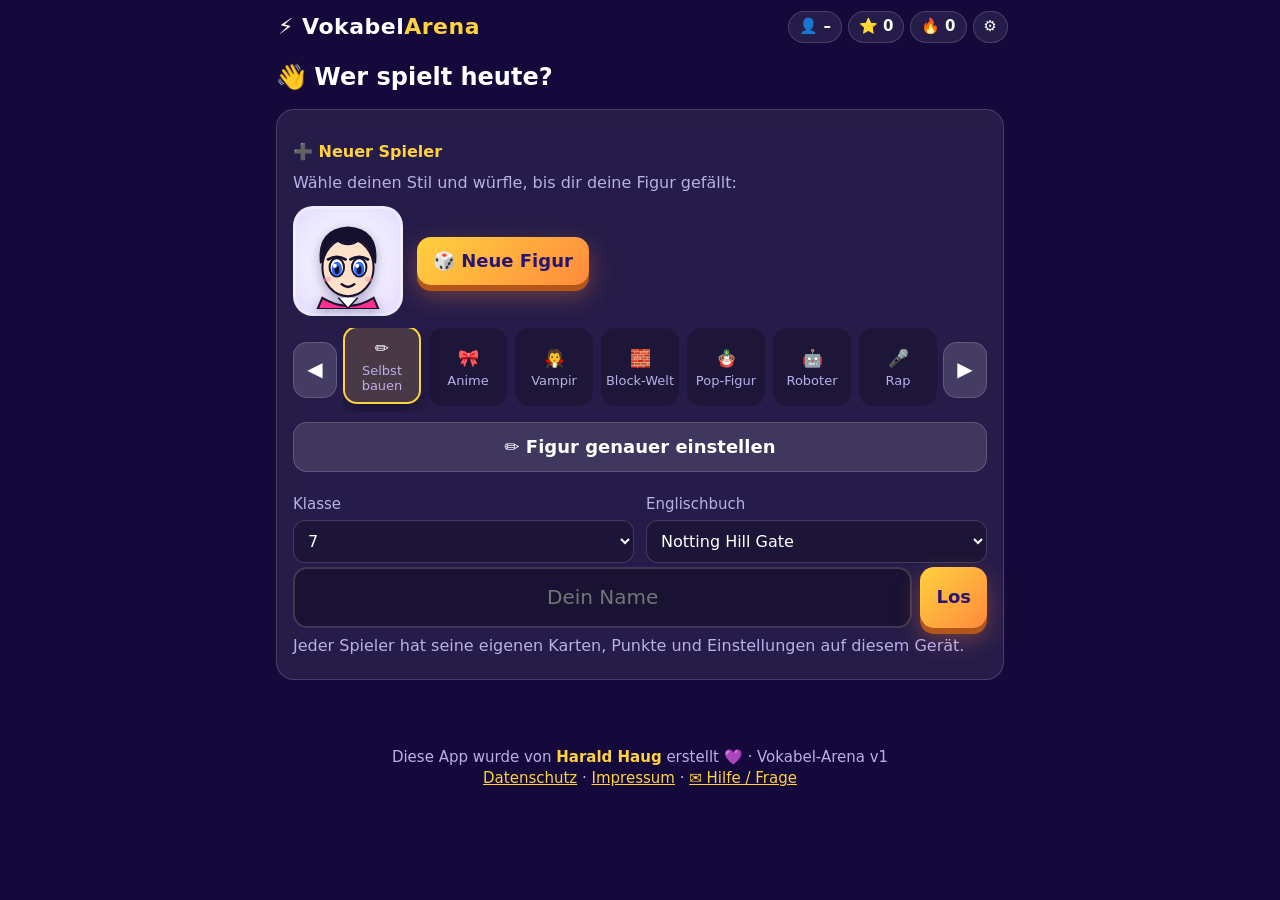
==== commit fae702bb: "Karten-Auflösung statt Spiegel-Drehung; Fehler behoben (doppelte ID/Klasse 'back' färbte Karte und Z" ====
--- a/index.html
+++ b/index.html
@@ -17,7 +17,7 @@
 <canvas id="fx"></canvas>
 
 <header class="top">
-  <button class="chip btn-icon back" id="back" type="button" aria-label="Zurück" hidden>← Zurück</button>
+  <button class="chip btn-icon navback" id="nav-back" type="button" aria-label="Zurück" hidden>← Zurück</button>
   <button class="logo" data-go="home" aria-label="Startseite">⚡ Vokabel<b>Arena</b></button>
   <div class="top-stats">
     <button class="chip btn-icon" id="who" title="Spieler wechseln">👤 –</button>
@@ -204,9 +204,7 @@
     <div class="panel">
       <label class="check big-check"><input type="checkbox" id="calm"> 🧘 Ruhig-Modus <small>(weniger Bewegung, kein Zeitdruck)</small></label>
       <label class="check big-check"><input type="checkbox" id="sound"> 🔔 Spiel-Sounds</label>
-      <label class="field">🔊 Englische Stimme
-        <select id="voice"></select>
-      </label>
+      <p class="hint" id="voice-best"></p>
       <button class="btn" id="voice-test">▶️ Stimme testen</button>
       <p class="hint" id="voice-hint"></p>
       <p class="hint" id="voice-info"></p>
@@ -220,6 +218,7 @@
           <input type="range" id="rate" min="0.5" max="1.2" step="0.05">
         </label>
         <label class="check"><input type="checkbox" id="autospeak"> Automatisch vorlesen</label>
+        <label class="check"><input type="checkbox" id="slang"> 😎 Jugendsprache (lustige Sprüche)</label>
         <h3>📦 Auf ein anderes Gerät mitnehmen</h3>
         <p class="hint">Gespeichert wird immer automatisch. Nur wenn du auf ein neues Handy wechselst, speicherst du hier eine Datei und lädst sie dort wieder.</p>
         <div class="row">
--- a/style.css
+++ b/style.css
@@ -269,7 +269,7 @@
 .toast{border-radius:16px;max-width:88vw;text-align:center;padding:10px 16px;line-height:1.3}
 .spk{white-space:nowrap}
 
-.back{font-weight:800;color:var(--pri)}.me{cursor:pointer;margin-top:10px;font-weight:700}
+.navback{font-weight:800;color:var(--pri)}.me{cursor:pointer;margin-top:10px;font-weight:700}
 .hero{padding:0 0 10px}.hero h1{font-size:28px}.mini-deck{height:78px}.mini-deck i{width:52px;height:74px;margin-left:-26px}
 body.calm .mini-deck i{transform:rotate(var(--a)) translateY(0)}
 .mini-deck i:nth-child(1){margin-left:-52px}.mini-deck i:nth-child(3){margin-left:0}
@@ -329,3 +329,20 @@
 .demo{display:flex;gap:12px;flex-wrap:wrap;justify-content:center}.demo .spk{font-size:20px;padding:14px 22px}
 .rare{display:flex;gap:10px}.rare span{padding:18px 14px;border-radius:14px;font-weight:900;color:#1b1147;border:3px solid #fff5;background:linear-gradient(145deg,var(--c1),var(--c2))}
 .tour-dots{display:flex;gap:8px;justify-content:center;margin:10px 0}.tour-dots i{width:10px;height:10px;border-radius:50%;background:rgba(255,255,255,.25)}.tour-dots i.on{background:var(--pri);transform:scale(1.3)}
+
+/* Platz unten, damit Overlays (z. B. der Netlify-Knopf) die Links nicht verdecken */
+.foot{padding-bottom:calc(110px + env(safe-area-inset-bottom))}
+
+/* ===== Elegante Auflösung statt Drehen: Karte blendet weich zur Antwort über (nichts steht auf dem Kopf oder spiegelverkehrt) ===== */
+.face{backface-visibility:visible;-webkit-backface-visibility:visible}
+.face.back{transform:none;opacity:0;pointer-events:none}
+.flip.on,body.calm .flip.on{transform:none!important;animation:none!important;transition:none}
+.flip.on .face.front{opacity:0;transform:scale(.94) translateY(-8px);filter:blur(4px);pointer-events:none;transition:opacity .4s ease,transform .5s cubic-bezier(.3,.8,.3,1),filter .4s}
+.flip.on .face.back{opacity:1;pointer-events:auto;animation:reveal .75s cubic-bezier(.2,.9,.3,1) both}
+@keyframes reveal{0%{opacity:0;transform:scale(.9) translateY(14px)}55%{opacity:1;transform:scale(1.04)}100%{opacity:1;transform:none}}
+.art::after{content:"";position:absolute;inset:-30%;pointer-events:none;background:linear-gradient(115deg,transparent 42%,rgba(255,255,255,.75) 50%,transparent 58%);transform:translateX(-130%)}
+.flip.on .face.back .art::after{animation:sheen .9s .2s ease-out both}
+@keyframes sheen{to{transform:translateX(130%)}}
+body.calm .flip.on .face.back{animation:calmReveal .35s ease-out both}
+body.calm .flip.on .face.back .art::after{animation:none}
+@keyframes calmReveal{from{opacity:0}to{opacity:1}}
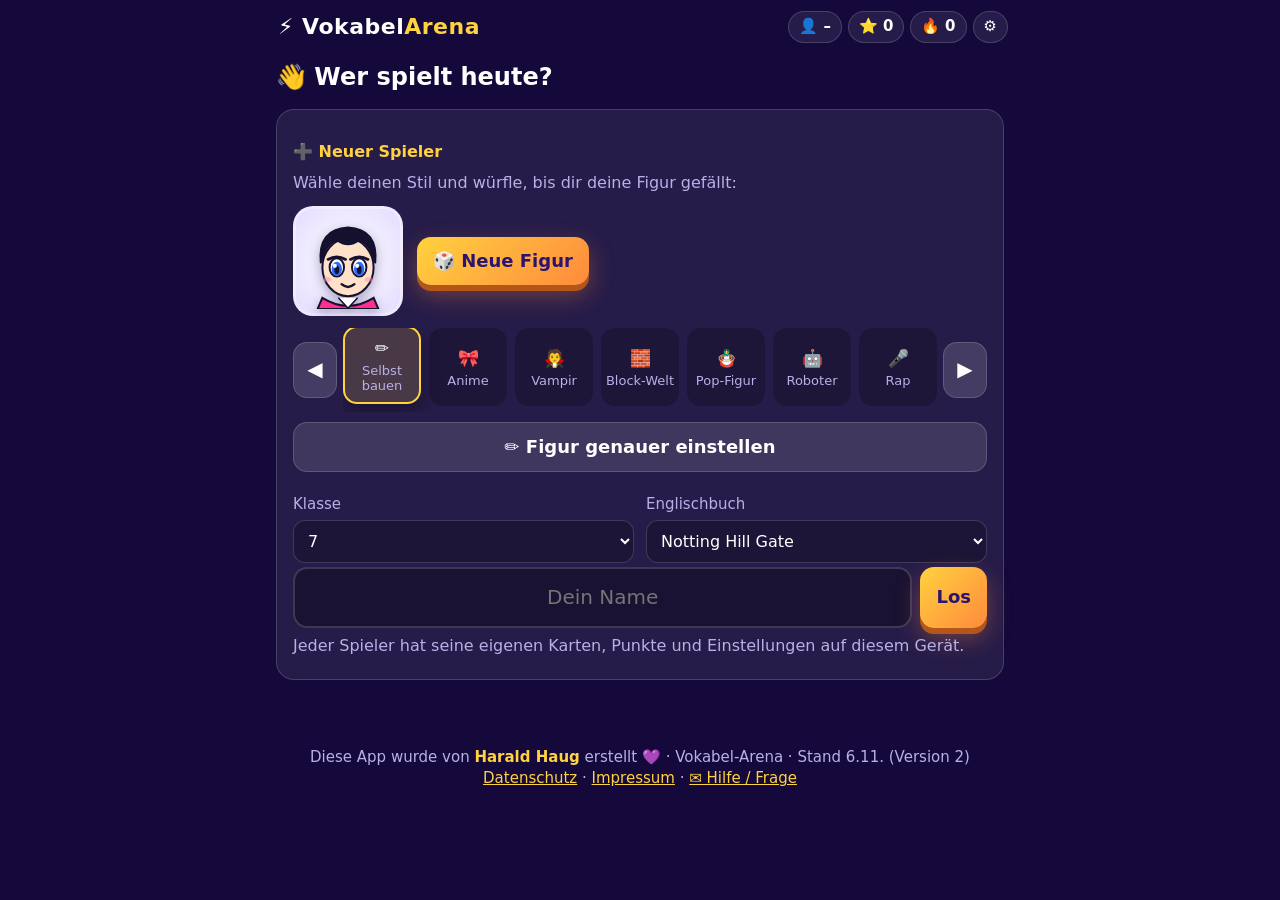
==== commit e737712c: "Versionsanzeige in der Fußzeile (zum Prüfen, welche Version geladen ist) Co-Authored-By: Claude Sonn" ====
--- a/index.html
+++ b/index.html
@@ -202,6 +202,12 @@
   <section class="view" id="v-settings" hidden>
     <h2>⚙️ Einstellungen</h2>
     <div class="panel">
+      <div class="orow"><span>🎨 Hintergrund</span>
+        <div class="opts" id="bg-pick">
+          <button type="button" data-v="lila" class="bgb" style="background:#4a2aa8" aria-label="Lila"></button>
+          <button type="button" data-v="blau" class="bgb" style="background:#0d2a6b" aria-label="Dunkelblau"></button>
+          <button type="button" data-v="schwarz" class="bgb" style="background:#000" aria-label="Schwarz"></button>
+        </div></div>
       <label class="check big-check"><input type="checkbox" id="calm"> 🧘 Ruhig-Modus <small>(weniger Bewegung, kein Zeitdruck)</small></label>
       <label class="check big-check"><input type="checkbox" id="sound"> 🔔 Spiel-Sounds</label>
       <p class="hint" id="voice-best"></p>
@@ -231,7 +237,7 @@
   </section>
 </main>
 
-<footer class="foot">Diese App wurde von <b>Harald Haug</b> erstellt 💜 · Vokabel-Arena v1<br><a href="datenschutz.html">Datenschutz</a> · <a href="impressum.html">Impressum</a> · <a href="mailto:haug.harald82@googlemail.com?subject=Vokabel-Arena%20Hilfe">✉️ Hilfe / Frage</a></footer>
+<footer class="foot">Diese App wurde von <b>Harald Haug</b> erstellt 💜 · Vokabel-Arena · Stand 6.11. (Version 2)<br><a href="datenschutz.html">Datenschutz</a> · <a href="impressum.html">Impressum</a> · <a href="mailto:haug.harald82@googlemail.com?subject=Vokabel-Arena%20Hilfe">✉️ Hilfe / Frage</a></footer>
 
 <div id="tour" class="tour" hidden role="dialog" aria-label="Kurze Einführung">
   <div class="tour-card">
--- a/style.css
+++ b/style.css
@@ -346,3 +346,15 @@
 body.calm .flip.on .face.back{animation:calmReveal .35s ease-out both}
 body.calm .flip.on .face.back .art::after{animation:none}
 @keyframes calmReveal{from{opacity:0}to{opacity:1}}
+
+/* Hintergrund-Farbwelten: Lila (Standard), Dunkelblau, Schwarz */
+:root{--b1:#6a2cff;--b2:#00b7ff;--b3:#ff4fa3;--dlg:#241260;--card:#2a1470}
+html[data-bg=blau]{--bg1:#050d24;--bg2:#0b2a6e;--b1:#1f5bff;--b2:#00b7ff;--b3:#2dd4bf;--dlg:#0e2150;--card:#0e2a6a}
+html[data-bg=schwarz]{--bg1:#000;--bg2:#0e0e12;--b1:#3a3a55;--b2:#26263a;--b3:#4a2a5a;--dlg:#15151b;--card:#1a1a22}
+.bg span:nth-child(1){background:var(--b1)}.bg span:nth-child(2){background:var(--b2)}.bg span:nth-child(3){background:var(--b3)}
+html[data-bg=schwarz] .bg span{opacity:.28}
+.tour-card{background:linear-gradient(160deg,var(--card),var(--bg1))}
+dialog{background:var(--dlg)}
+.stickybar{background:linear-gradient(transparent,var(--bg1) 45%)}
+.bgb{width:54px;height:54px;border-radius:16px;border:3px solid transparent;cursor:pointer;min-width:54px}
+.bgb.on{border-color:var(--pri);box-shadow:0 0 0 2px #0006,0 6px 14px rgba(0,0,0,.45);transform:translateY(-2px)}
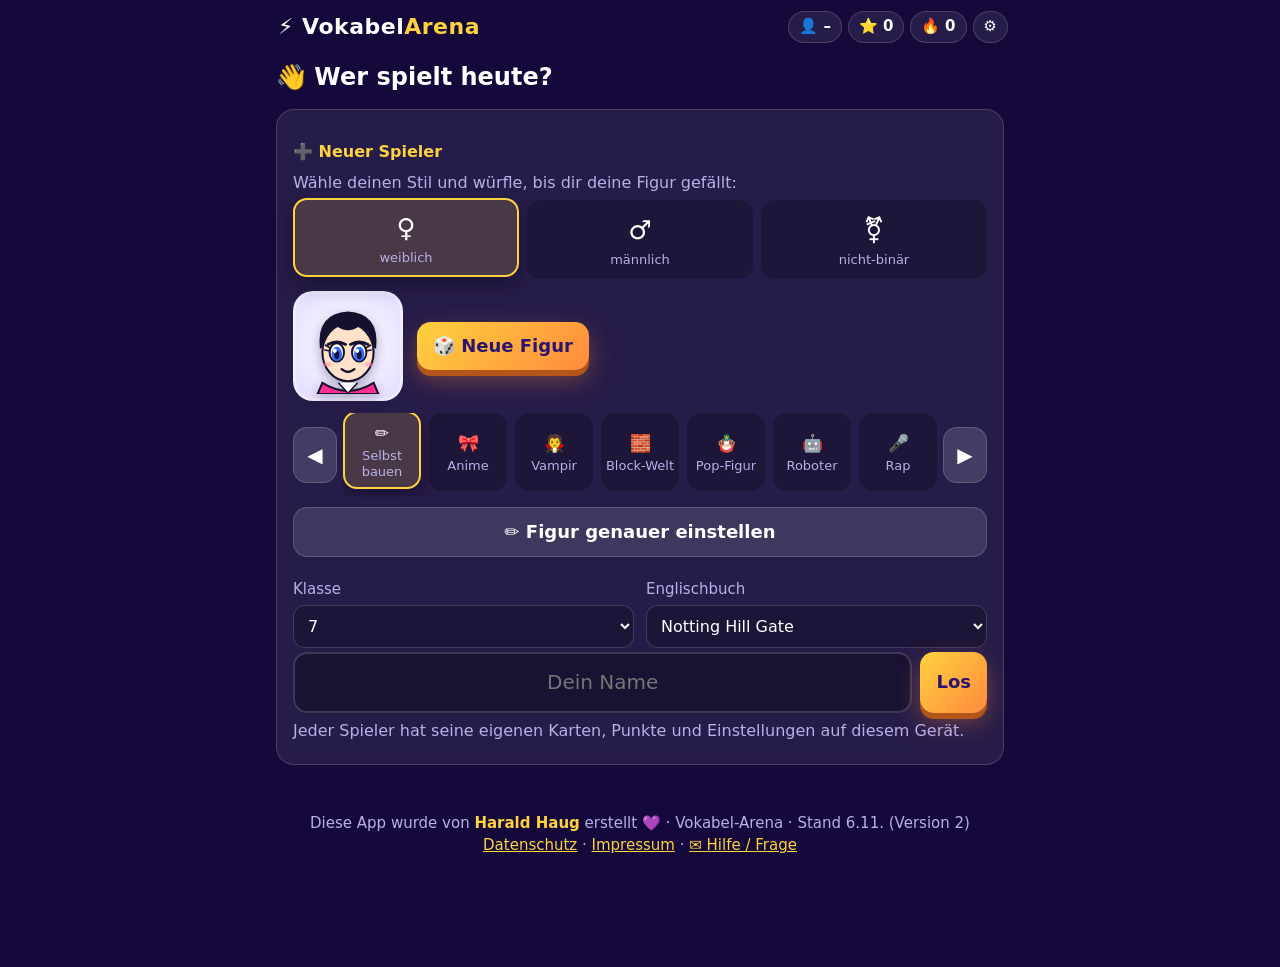
==== commit 12d2aac5: "Figuren männlich/weiblich/nicht-binär; manchmal ermutigendes Lied (你已经足够好了) beim Rundenstart Co-Auth" ====
--- a/index.html
+++ b/index.html
@@ -36,6 +36,11 @@
     <div class="panel">
       <h3 id="prof-title">➕ Neuer Spieler</h3>
       <p class="hint">Wähle deinen Stil und würfle, bis dir deine Figur gefällt:</p>
+      <div class="seg gender" id="gender-seg">
+        <button type="button" data-g="0"><b>♀</b><small>weiblich</small></button>
+        <button type="button" data-g="1"><b>♂</b><small>männlich</small></button>
+        <button type="button" data-g="2"><b>⚧</b><small>nicht-binär</small></button>
+      </div>
       <div class="prev-row"><div id="prof-prev" class="prev"></div><button class="btn primary" id="prof-dice" type="button">🎲 Neue Figur</button></div>
       <div class="seg-wrap"><button class="arrow" id="th-prev" type="button" aria-label="Zurück">◀</button><div class="seg pick" id="theme-seg"></div><button class="arrow" id="th-next" type="button" aria-label="Weiter">▶</button></div>
       <button class="btn" id="ed-toggle" type="button">✏️ Figur genauer einstellen</button>
@@ -239,6 +244,7 @@
 
 <footer class="foot">Diese App wurde von <b>Harald Haug</b> erstellt 💜 · Vokabel-Arena · Stand 6.11. (Version 2)<br><a href="datenschutz.html">Datenschutz</a> · <a href="impressum.html">Impressum</a> · <a href="mailto:haug.harald82@googlemail.com?subject=Vokabel-Arena%20Hilfe">✉️ Hilfe / Frage</a></footer>
 
+<div id="sing" class="sing" hidden aria-live="polite"></div>
 <div id="tour" class="tour" hidden role="dialog" aria-label="Kurze Einführung">
   <div class="tour-card">
     <button class="tour-skip" id="tour-skip" type="button">Überspringen ✖</button>
--- a/style.css
+++ b/style.css
@@ -358,3 +358,12 @@
 .stickybar{background:linear-gradient(transparent,var(--bg1) 45%)}
 .bgb{width:54px;height:54px;border-radius:16px;border:3px solid transparent;cursor:pointer;min-width:54px}
 .bgb.on{border-color:var(--pri);box-shadow:0 0 0 2px #0006,0 6px 14px rgba(0,0,0,.45);transform:translateY(-2px)}
+
+.sing{position:fixed;left:50%;top:16%;transform:translateX(-50%);z-index:70;max-width:88vw;text-align:center;background:linear-gradient(135deg,#7c5cff,#ff4fa3);color:#fff;padding:16px 22px;border-radius:22px;box-shadow:0 14px 40px rgba(0,0,0,.5);display:flex;flex-direction:column;gap:4px;pointer-events:none}
+.sing b{font-size:26px;letter-spacing:2px}.sing span{font-size:16px;opacity:.95}
+.sing.go{animation:singIn .5s cubic-bezier(.2,1.4,.4,1) both,singOut .5s 4.2s ease-in forwards}
+@keyframes singIn{from{opacity:0;transform:translateX(-50%) translateY(-20px) scale(.8)}}
+@keyframes singOut{to{opacity:0;transform:translateX(-50%) translateY(-20px)}}
+body.calm .sing.go{animation:singIn .3s ease both,singOut .4s 4.3s ease-in forwards}
+
+.seg.gender{grid-template-columns:repeat(3,1fr);margin:6px 0 10px}.seg.gender button b{font-size:26px}
